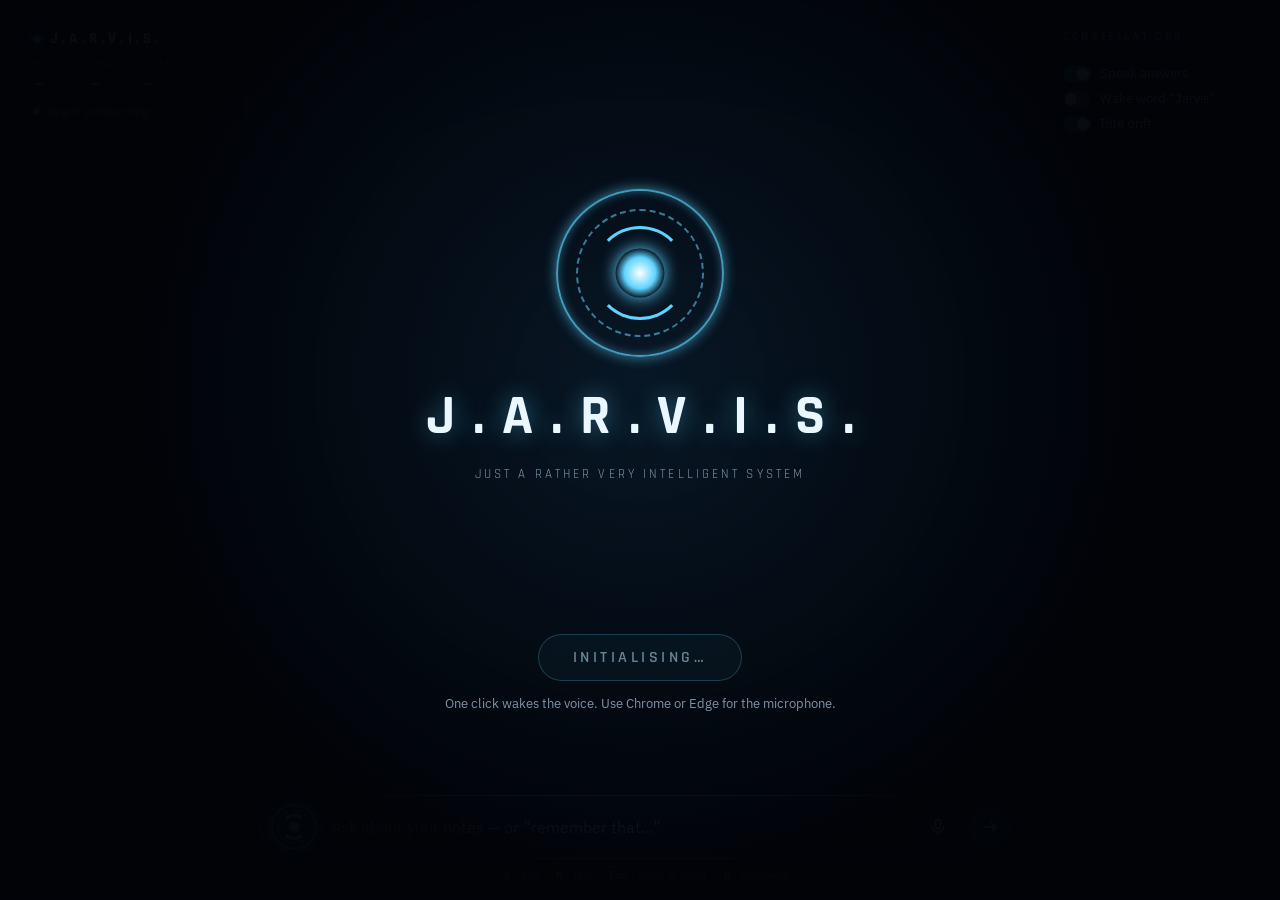
==== JARVIS/viewer/index.html @ e7015046 "Add JARVIS: a talking 3D second brain for markdown notes - 3D knowledge galaxy (3d-force-graph + thr" ====
<!doctype html>
<html lang="en">
<head>
  <meta charset="utf-8">
  <meta name="viewport" content="width=device-width, initial-scale=1">
  <title>J.A.R.V.I.S.</title>
  <link rel="icon" href="data:image/svg+xml,%3Csvg xmlns='http://www.w3.org/2000/svg' viewBox='0 0 32 32'%3E%3Ccircle cx='16' cy='16' r='13' fill='none' stroke='%235fd4ff' stroke-width='3'/%3E%3Ccircle cx='16' cy='16' r='5' fill='%235fd4ff'/%3E%3C/svg%3E">
  <link rel="preconnect" href="https://fonts.googleapis.com">
  <link rel="preconnect" href="https://fonts.gstatic.com" crossorigin>
  <link href="https://fonts.googleapis.com/css2?family=Rajdhani:wght@500;600;700&family=IBM+Plex+Sans:wght@400;500;600&family=JetBrains+Mono:wght@400;500&display=swap" rel="stylesheet">
  <link rel="stylesheet" href="style.css">
  <script type="importmap">
  {
    "imports": {
      "three": "https://esm.sh/three@0.180.0",
      "three/": "https://esm.sh/three@0.180.0/",
      "3d-force-graph": "https://esm.sh/3d-force-graph@1.80.1?external=three"
    }
  }
  </script>
  <script src="graph-data.js"></script>
  <script type="module" src="app.js"></script>
</head>
<body data-state="idle">
  <div id="graph"></div>
  <div id="vignette"></div>

  <!-- Boot screen: also the click that unlocks browser audio -->
  <div id="boot" role="dialog" aria-label="Start JARVIS">
    <div class="reactor reactor--boot" aria-hidden="true">
      <span class="ring ring-1"></span><span class="ring ring-2"></span><span class="ring ring-3"></span><span class="core"></span>
    </div>
    <h1 class="boot-title">J.A.R.V.I.S.</h1>
    <p class="boot-sub">Just A Rather Very Intelligent System</p>
    <ol id="boot-log" aria-live="polite"></ol>
    <button id="engage" type="button" disabled>Initialising…</button>
    <p class="boot-hint">One click wakes the voice. Use Chrome or Edge for the microphone.</p>
  </div>

  <!-- Top-left HUD -->
  <header id="hud">
    <div class="hud-brand"><span class="hud-dot"></span>J.A.R.V.I.S.</div>
    <dl class="hud-stats">
      <div><dt>Notes</dt><dd id="stat-notes">–</dd></div>
      <div><dt>Links</dt><dd id="stat-links">–</dd></div>
      <div><dt>Time</dt><dd id="stat-clock">–</dd></div>
    </dl>
    <div class="hud-brain"><span class="brain-dot" id="brain-dot"></span><span id="stat-brain">Brain: connecting…</span></div>
  </header>

  <!-- Top-right: groups legend + toggles -->
  <aside id="legend" aria-label="Note groups and settings">
    <h2 class="legend-title">Constellations</h2>
    <ul id="legend-groups"></ul>
    <div class="legend-toggles">
      <label class="toggle"><input type="checkbox" id="opt-voice" checked><span></span>Speak answers</label>
      <label class="toggle"><input type="checkbox" id="opt-wake"><span></span>Wake word “Jarvis”</label>
      <label class="toggle"><input type="checkbox" id="opt-drift" checked><span></span>Idle drift</label>
    </div>
  </aside>

  <!-- Note panel -->
  <aside id="panel" aria-label="Note" aria-hidden="true">
    <button class="panel-close" id="panel-close" type="button" aria-label="Close note">
      <svg viewBox="0 0 24 24" width="18" height="18"><path d="M6 6l12 12M18 6L6 18" stroke="currentColor" stroke-width="2" stroke-linecap="round"/></svg>
    </button>
    <div class="panel-group" id="panel-group"></div>
    <h2 class="panel-title" id="panel-title"></h2>
    <div class="panel-path" id="panel-path"></div>
    <div class="panel-body" id="panel-body"></div>
    <h3 class="panel-sub">Connected</h3>
    <div class="panel-links" id="panel-links"></div>
  </aside>

  <!-- Bottom dock -->
  <section id="dock">
    <div id="answer" aria-live="polite">
      <div class="answer-q" id="answer-q"></div>
      <div class="answer-text" id="answer-text"></div>
      <div class="answer-sources" id="answer-sources"></div>
    </div>
    <div id="status"></div>
    <form id="ask" autocomplete="off">
      <div class="reactor reactor--orb" id="orb" aria-hidden="true">
        <span class="ring ring-1"></span><span class="ring ring-2"></span><span class="ring ring-3"></span><span class="core"></span>
      </div>
      <input id="q" type="text" placeholder="Ask about your notes — or “remember that…”" aria-label="Ask JARVIS">
      <button type="button" id="mic" class="icon-btn" aria-label="Talk (M)" title="Talk (M)">
        <svg viewBox="0 0 24 24" width="20" height="20"><rect x="9" y="3" width="6" height="11" rx="3" fill="none" stroke="currentColor" stroke-width="2"/><path d="M5 11a7 7 0 0 0 14 0M12 18v3" fill="none" stroke="currentColor" stroke-width="2" stroke-linecap="round"/></svg>
      </button>
      <button type="submit" class="icon-btn icon-btn--send" aria-label="Send">
        <svg viewBox="0 0 24 24" width="20" height="20"><path d="M4 12h14M13 6l6 6-6 6" fill="none" stroke="currentColor" stroke-width="2" stroke-linecap="round" stroke-linejoin="round"/></svg>
      </button>
    </form>
    <div class="keys"><kbd>/</kbd> ask <kbd>M</kbd> talk <kbd>Esc</kbd> hush &amp; reset <kbd>R</kbd> overview</div>
  </section>

  <div id="toast" role="status"></div>
</body>
</html>
---- JARVIS/viewer/style.css ----
:root {
  --bg: #02040a;
  --glass: rgba(6, 14, 26, 0.66);
  --glass-strong: rgba(6, 14, 26, 0.84);
  --line: rgba(95, 212, 255, 0.18);
  --line-strong: rgba(95, 212, 255, 0.42);
  --cyan: #5fd4ff;
  --cyan-hot: #b9ecff;
  --amber: #ffb547;
  --mint: #6dffb3;
  --text: #d9e7f5;
  --muted: #7f93aa;
  --hud: "Rajdhani", "Segoe UI", sans-serif;
  --body: "IBM Plex Sans", "Segoe UI", sans-serif;
  --mono: "JetBrains Mono", Consolas, monospace;
  --state: var(--cyan);
  --lvl: 0.2;
}

body[data-state="listening"] { --state: var(--mint); }
body[data-state="thinking"]  { --state: var(--amber); }
body[data-state="speaking"]  { --state: var(--cyan-hot); }

* { box-sizing: border-box; }
html, body { margin: 0; height: 100%; overflow: hidden; background: var(--bg); color: var(--text); font-family: var(--body); }
button { font: inherit; color: inherit; }

#graph { position: fixed; inset: 0; }
#vignette {
  position: fixed; inset: 0; pointer-events: none;
  background: radial-gradient(ellipse at center, transparent 55%, rgba(0, 0, 0, 0.55) 100%);
}

/* ------------------------------------------------------------ arc reactor */
.reactor { position: relative; flex: none; border-radius: 50%; }
.reactor .ring, .reactor .core { position: absolute; border-radius: 50%; inset: 0; margin: auto; }
.reactor .ring-1 {
  border: 2px solid color-mix(in srgb, var(--state) 70%, transparent);
  box-shadow: 0 0 calc(8px + 26px * var(--lvl)) color-mix(in srgb, var(--state) 60%, transparent),
              inset 0 0 calc(6px + 16px * var(--lvl)) color-mix(in srgb, var(--state) 40%, transparent);
}
.reactor .ring-2 {
  width: 76%; height: 76%;
  border: 2px dashed color-mix(in srgb, var(--state) 55%, transparent);
  animation: spin 9s linear infinite;
}
.reactor .ring-3 {
  width: 56%; height: 56%;
  border: 3px solid transparent;
  border-top-color: var(--state); border-bottom-color: var(--state);
  animation: spin 3.2s linear infinite reverse;
}
.reactor .core {
  width: 30%; height: 30%;
  background: radial-gradient(circle, #fff 0%, var(--state) 45%, transparent 72%);
  transform: scale(calc(0.85 + 0.65 * var(--lvl)));
  box-shadow: 0 0 calc(10px + 34px * var(--lvl)) var(--state);
}
body[data-state="thinking"] .reactor .ring-3 { animation-duration: 0.9s; }
body[data-state="thinking"] .reactor .ring-2 { animation-duration: 2.4s; }
body[data-state="listening"] .reactor .ring-2 { animation-duration: 4s; }
@keyframes spin { to { transform: rotate(360deg); } }

/* ------------------------------------------------------------ boot */
#boot {
  position: fixed; inset: 0; z-index: 50;
  display: flex; flex-direction: column; align-items: center; justify-content: center; gap: 14px;
  background: radial-gradient(circle at 50% 42%, rgba(20, 60, 90, 0.35), rgba(1, 3, 8, 0.97) 60%);
  transition: opacity 0.9s ease, visibility 0.9s;
  cursor: pointer;
}
#boot.gone { opacity: 0; visibility: hidden; pointer-events: none; }
.reactor--boot { width: 168px; height: 168px; margin-bottom: 10px; }
.boot-title {
  margin: 0; font-family: var(--hud); font-weight: 700; font-size: clamp(34px, 6vw, 56px);
  letter-spacing: 0.32em; padding-left: 0.32em; color: #eaf7ff;
  text-shadow: 0 0 24px rgba(95, 212, 255, 0.45);
}
.boot-sub { margin: 0; font-family: var(--hud); letter-spacing: 0.24em; text-transform: uppercase; font-size: 13px; color: var(--muted); }
#boot-log {
  list-style: none; margin: 14px 0 6px; padding: 0; min-height: 104px; width: min(440px, calc(100vw - 32px));
  font-family: var(--mono); font-size: 12.5px; color: var(--muted);
}
#boot-log li { opacity: 0; transform: translateY(4px); animation: logIn 0.35s ease forwards; padding: 2px 0; }
#boot-log li b { color: var(--cyan); font-weight: 500; }
#boot-log li::before { content: "› "; color: var(--cyan); }
@keyframes logIn { to { opacity: 1; transform: none; } }
#engage {
  font-family: var(--hud); font-weight: 600; font-size: 16px; letter-spacing: 0.22em; text-transform: uppercase;
  padding: 12px 34px; border-radius: 999px; cursor: pointer;
  border: 1px solid var(--line-strong); background: rgba(95, 212, 255, 0.08); color: var(--cyan-hot);
  transition: background 0.2s, box-shadow 0.2s;
}
#engage:not(:disabled):hover { background: rgba(95, 212, 255, 0.18); box-shadow: 0 0 24px rgba(95, 212, 255, 0.35); }
#engage:disabled { opacity: 0.55; cursor: progress; }
.boot-hint { margin: 0; font-size: 12.5px; color: var(--muted); }

/* ------------------------------------------------------------ glass panels */
#hud, #legend, #panel, #answer, #ask {
  background: var(--glass);
  border: 1px solid var(--line);
  backdrop-filter: blur(12px);
  -webkit-backdrop-filter: blur(12px);
}

#hud {
  position: fixed; top: 16px; left: 16px; z-index: 10;
  padding: 12px 16px 12px; border-radius: 14px; min-width: 232px;
}
.hud-brand { font-family: var(--hud); font-weight: 700; letter-spacing: 0.28em; font-size: 15px; color: #eaf7ff; display: flex; align-items: center; gap: 9px; }
.hud-dot { width: 8px; height: 8px; border-radius: 50%; background: var(--state); box-shadow: 0 0 10px var(--state); }
.hud-stats { display: flex; gap: 18px; margin: 10px 0 8px; }
.hud-stats div { display: flex; flex-direction: column; }
.hud-stats dt { font-family: var(--hud); font-size: 11px; letter-spacing: 0.18em; text-transform: uppercase; color: var(--muted); }
.hud-stats dd { margin: 0; font-family: var(--mono); font-size: 18px; color: var(--cyan-hot); font-variant-numeric: tabular-nums; }
.hud-brain { font-size: 12.5px; color: var(--muted); display: flex; align-items: center; gap: 8px; }
.brain-dot { width: 7px; height: 7px; border-radius: 50%; background: var(--muted); }
.brain-dot.on { background: var(--mint); box-shadow: 0 0 8px var(--mint); }
.brain-dot.off { background: var(--amber); box-shadow: 0 0 8px var(--amber); }

#legend {
  position: fixed; top: 16px; right: 16px; z-index: 10;
  padding: 12px 14px; border-radius: 14px; width: 216px;
  max-height: calc(100vh - 32px); overflow-y: auto;
  transition: opacity 0.3s;
}
.legend-title { margin: 0 0 8px; font-family: var(--hud); font-size: 12px; letter-spacing: 0.22em; text-transform: uppercase; color: var(--muted); font-weight: 600; }
#legend-groups { list-style: none; margin: 0; padding: 0; }
#legend-groups button {
  width: 100%; display: flex; align-items: center; gap: 9px; padding: 5px 6px; border: 0; border-radius: 8px;
  background: transparent; cursor: pointer; font-size: 13.5px; text-align: left; text-transform: capitalize;
}
#legend-groups button:hover, #legend-groups button.active { background: rgba(95, 212, 255, 0.09); }
#legend-groups .swatch { width: 10px; height: 10px; border-radius: 50%; flex: none; }
#legend-groups .count { margin-left: auto; font-family: var(--mono); font-size: 11.5px; color: var(--muted); }
.legend-toggles { border-top: 1px solid var(--line); margin-top: 10px; padding-top: 10px; display: grid; gap: 8px; }
.toggle { display: flex; align-items: center; gap: 9px; font-size: 13px; color: var(--text); cursor: pointer; user-select: none; }
.toggle input { position: absolute; opacity: 0; pointer-events: none; }
.toggle span { width: 28px; height: 16px; border-radius: 999px; background: rgba(127, 147, 170, 0.35); position: relative; flex: none; transition: background 0.2s; }
.toggle span::after { content: ""; position: absolute; top: 2px; left: 2px; width: 12px; height: 12px; border-radius: 50%; background: #cfdcea; transition: transform 0.2s; }
.toggle input:checked + span { background: rgba(95, 212, 255, 0.55); }
.toggle input:checked + span::after { transform: translateX(12px); background: #fff; }
.toggle input:focus-visible + span { outline: 2px solid var(--cyan); outline-offset: 2px; }

/* ------------------------------------------------------------ note panel */
#panel {
  position: fixed; top: 16px; right: 16px; bottom: 150px; z-index: 20;
  width: min(380px, calc(100vw - 32px)); border-radius: 16px; padding: 20px 20px 18px;
  overflow-y: auto; background: var(--glass-strong); border-color: var(--line-strong);
  transform: translateX(calc(100% + 24px)); opacity: 0;
  transition: transform 0.45s cubic-bezier(0.2, 0.8, 0.2, 1), opacity 0.35s;
}
#panel.open { transform: none; opacity: 1; }
body.panel-open #legend { opacity: 0; pointer-events: none; }
.panel-close { position: absolute; top: 12px; right: 12px; border: 0; background: transparent; color: var(--muted); cursor: pointer; padding: 6px; border-radius: 8px; }
.panel-close:hover { color: var(--text); background: rgba(255, 255, 255, 0.06); }
.panel-group { display: inline-flex; align-items: center; gap: 7px; font-family: var(--hud); font-size: 12px; letter-spacing: 0.2em; text-transform: uppercase; color: var(--muted); }
.panel-group i { width: 9px; height: 9px; border-radius: 50%; display: inline-block; }
.panel-title { margin: 8px 30px 4px 0; font-family: var(--hud); font-weight: 700; font-size: 26px; line-height: 1.1; color: #f1f8ff; }
.panel-path { font-family: var(--mono); font-size: 11.5px; color: var(--muted); margin-bottom: 14px; word-break: break-all; }
.panel-body { font-size: 14.5px; line-height: 1.62; color: #cbd9e8; }
.panel-body p { margin: 0 0 10px; }
.panel-body .wl, .panel-links button, .answer-sources button {
  border: 1px solid var(--line); background: rgba(95, 212, 255, 0.07); color: var(--cyan-hot);
  border-radius: 6px; padding: 0 6px; cursor: pointer; font-size: 0.95em; line-height: 1.5;
}
.panel-body .wl:hover, .panel-links button:hover, .answer-sources button:hover { border-color: var(--line-strong); background: rgba(95, 212, 255, 0.16); }
.panel-sub { margin: 16px 0 8px; font-family: var(--hud); font-size: 12px; letter-spacing: 0.2em; text-transform: uppercase; color: var(--muted); font-weight: 600; }
.panel-links { display: flex; flex-wrap: wrap; gap: 6px; }
.panel-links button, .answer-sources button { display: inline-flex; align-items: center; gap: 6px; padding: 3px 9px; font-size: 12.5px; }
.panel-links i, .answer-sources i { width: 7px; height: 7px; border-radius: 50%; display: inline-block; }

/* ------------------------------------------------------------ dock */
#dock {
  position: fixed; left: 50%; bottom: 18px; transform: translateX(-50%); z-index: 15;
  width: min(760px, calc(100vw - 32px)); display: flex; flex-direction: column; gap: 8px;
}
/* keep the dock clear of the note panel (380px + 16px margin) when space is tight */
@media (min-width: 761px) and (max-width: 1600px) {
  body.panel-open #dock {
    left: calc((100vw - 396px) / 2);
    width: min(760px, calc(100vw - 396px - 32px));
  }
}
#dock { transition: left 0.45s cubic-bezier(0.2, 0.8, 0.2, 1), width 0.45s cubic-bezier(0.2, 0.8, 0.2, 1); }
#answer {
  border-radius: 14px; padding: 12px 16px; display: none;
  max-height: 34vh; overflow-y: auto;
}
#answer.show { display: block; animation: rise 0.35s ease; }
@keyframes rise { from { opacity: 0; transform: translateY(6px); } }
.answer-q { font-size: 12.5px; color: var(--muted); margin-bottom: 4px; }
.answer-q:empty { display: none; }
.answer-text { font-size: 16.5px; line-height: 1.55; color: #eef6ff; text-wrap: pretty; }
.answer-sources { display: flex; flex-wrap: wrap; gap: 6px; margin-top: 8px; }
.answer-sources:empty { display: none; }
.answer-sources .lead { font-family: var(--hud); font-size: 11.5px; letter-spacing: 0.18em; text-transform: uppercase; color: var(--muted); align-self: center; margin-right: 2px; }
#answer.error .answer-text { color: #ffd9a8; }

#status { min-height: 18px; padding-left: 70px; font-family: var(--mono); font-size: 12.5px; color: var(--state); letter-spacing: 0.04em; }
#ask { display: flex; align-items: center; gap: 10px; padding: 8px 8px 8px 10px; border-radius: 999px; border-color: var(--line-strong); }
#ask:focus-within { box-shadow: 0 0 0 1px var(--line-strong), 0 0 28px rgba(95, 212, 255, 0.16); }
.reactor--orb { width: 46px; height: 46px; }
#q { flex: 1; min-width: 0; border: 0; outline: 0; background: transparent; color: #f1f8ff; font: 400 16px var(--body); padding: 8px 4px; }
#q::placeholder { color: #6d8199; }
.icon-btn {
  width: 42px; height: 42px; flex: none; display: grid; place-items: center; border-radius: 50%;
  border: 1px solid var(--line); background: rgba(95, 212, 255, 0.06); color: var(--cyan-hot); cursor: pointer;
  transition: background 0.2s, border-color 0.2s, box-shadow 0.2s;
}
.icon-btn:hover { background: rgba(95, 212, 255, 0.16); border-color: var(--line-strong); }
.icon-btn:focus-visible, #engage:focus-visible { outline: 2px solid var(--cyan); outline-offset: 2px; }
#mic.live { background: rgba(109, 255, 179, 0.2); border-color: var(--mint); color: var(--mint); box-shadow: 0 0 18px rgba(109, 255, 179, 0.45); }
.icon-btn--send { background: rgba(95, 212, 255, 0.16); }
.keys { text-align: center; font-size: 11.5px; color: #5d7088; }
kbd { font-family: var(--mono); font-size: 10.5px; padding: 1px 5px; border-radius: 4px; border: 1px solid rgba(127, 147, 170, 0.35); color: #9db0c5; margin: 0 2px 0 8px; }

#toast {
  position: fixed; top: 18px; left: 50%; transform: translate(-50%, -12px); z-index: 60;
  padding: 9px 16px; border-radius: 10px; background: var(--glass-strong); border: 1px solid rgba(255, 181, 71, 0.45);
  color: #ffe2b5; font-size: 13.5px; opacity: 0; pointer-events: none; transition: opacity 0.25s, transform 0.25s;
  max-width: calc(100vw - 32px);
}
#toast.show { opacity: 1; transform: translate(-50%, 0); }

/* node tooltip from 3d-force-graph (only used for very large vaults) */
.float-tooltip-kap { font-family: var(--body) !important; font-size: 13px !important; background: var(--glass-strong) !important; border: 1px solid var(--line) !important; border-radius: 8px !important; }

@media (max-width: 760px) {
  #legend { display: none; }
  #hud { min-width: 0; }
  .keys { display: none; }
  /* narrow screens: note panel takes the top, answer card the bottom -- no overlap */
  #panel { bottom: auto; max-height: 42vh; }
  #answer { max-height: 24vh; }
}

@media (prefers-reduced-motion: reduce) {
  .reactor .ring-2, .reactor .ring-3 { animation: none; }
  #panel { transition: opacity 0.2s; }
}
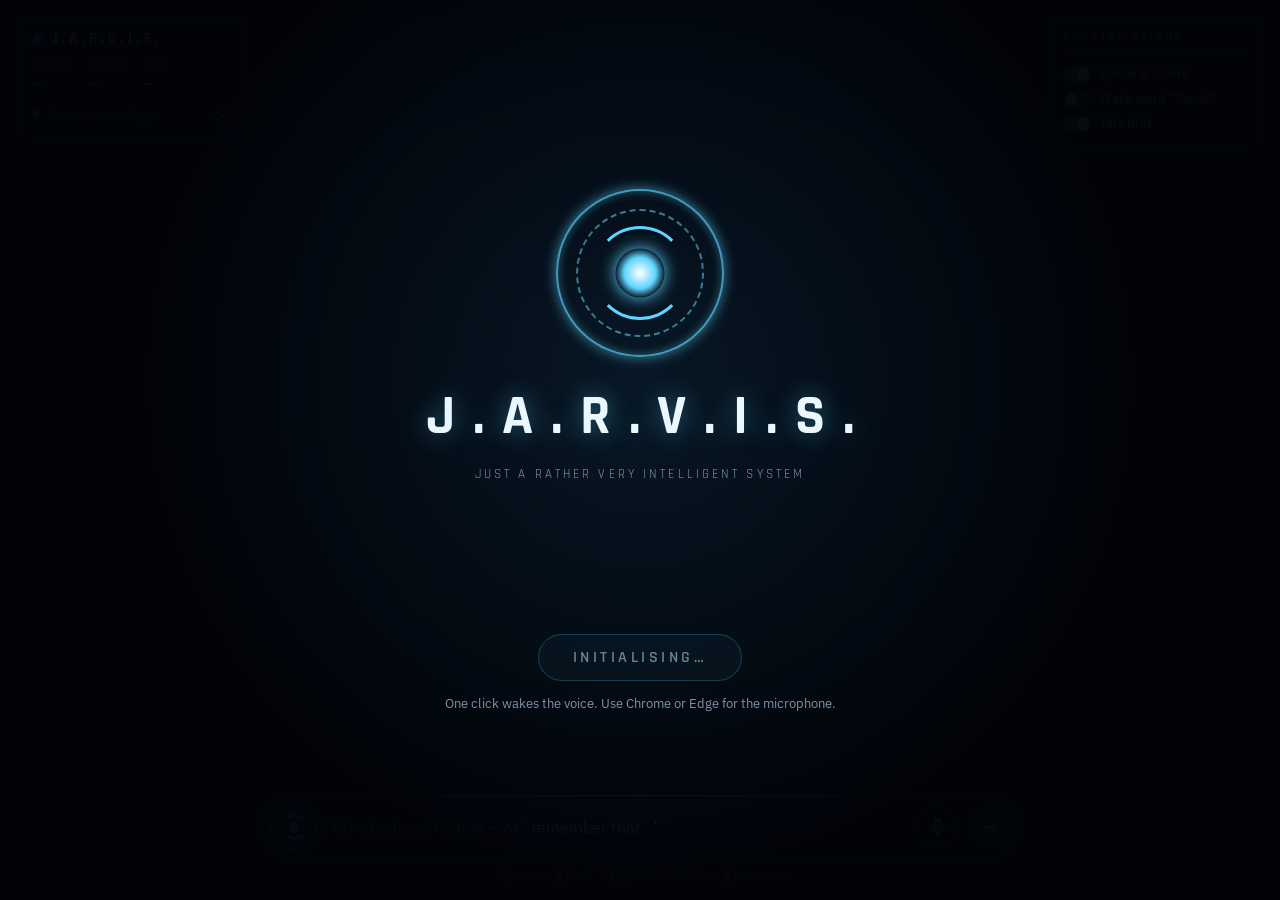
==== commit 0d061d1e: "Host JARVIS: page on GitHub Pages, brain on Render - Pages workflow builds the galaxy and publishes " ====
--- a/JARVIS/viewer/index.html
+++ b/JARVIS/viewer/index.html
@@ -18,6 +18,7 @@
     }
   }
   </script>
+  <script src="config.js"></script>
   <script src="graph-data.js"></script>
   <script type="module" src="app.js"></script>
 </head>
@@ -45,7 +46,12 @@
       <div><dt>Links</dt><dd id="stat-links">–</dd></div>
       <div><dt>Time</dt><dd id="stat-clock">–</dd></div>
     </dl>
-    <div class="hud-brain"><span class="brain-dot" id="brain-dot"></span><span id="stat-brain">Brain: connecting…</span></div>
+    <div class="hud-brain">
+      <span class="brain-dot" id="brain-dot"></span><span id="stat-brain">Brain: connecting…</span>
+      <button type="button" class="hud-link" id="open-connect" title="Connection settings" aria-label="Connection settings">
+        <svg viewBox="0 0 24 24" width="15" height="15"><path d="M10 14a5 5 0 0 0 7 0l3-3a5 5 0 0 0-7-7l-1 1M14 10a5 5 0 0 0-7 0l-3 3a5 5 0 0 0 7 7l1-1" fill="none" stroke="currentColor" stroke-width="2" stroke-linecap="round"/></svg>
+      </button>
+    </div>
   </header>
 
   <!-- Top-right: groups legend + toggles -->
@@ -95,6 +101,27 @@
     <div class="keys"><kbd>/</kbd> ask <kbd>M</kbd> talk <kbd>Esc</kbd> hush &amp; reset <kbd>R</kbd> overview</div>
   </section>
 
+  <!-- Connect dialog: which brain (Render URL) and the passphrase; saved on this device only -->
+  <div id="connect" role="dialog" aria-modal="true" aria-labelledby="connect-title" aria-hidden="true">
+    <form id="connect-form" class="connect-card" autocomplete="off">
+      <h2 id="connect-title">Connect to the brain</h2>
+      <p class="connect-msg" id="connect-msg"></p>
+      <label id="connect-url-row">Brain URL
+        <input id="connect-url" type="url" placeholder="https://jarvis-brain.onrender.com" spellcheck="false">
+      </label>
+      <label>Passphrase
+        <input id="connect-key" type="password" placeholder="JARVIS_ACCESS_KEY from Render" autocomplete="current-password">
+      </label>
+      <p class="connect-note">Saved in this browser only. Use “Forget” on shared computers.</p>
+      <div class="connect-actions">
+        <button type="button" id="connect-forget" class="ghost">Forget</button>
+        <span></span>
+        <button type="button" id="connect-cancel" class="ghost">Cancel</button>
+        <button type="submit" class="primary">Connect</button>
+      </div>
+    </form>
+  </div>
+
   <div id="toast" role="status"></div>
 </body>
 </html>
--- a/JARVIS/viewer/style.css
+++ b/JARVIS/viewer/style.css
@@ -215,6 +215,43 @@
 .keys { text-align: center; font-size: 11.5px; color: #5d7088; }
 kbd { font-family: var(--mono); font-size: 10.5px; padding: 1px 5px; border-radius: 4px; border: 1px solid rgba(127, 147, 170, 0.35); color: #9db0c5; margin: 0 2px 0 8px; }
 
+/* ------------------------------------------------------------ connect dialog */
+.hud-link {
+  margin-left: auto; border: 0; background: transparent; color: var(--muted); cursor: pointer;
+  padding: 3px; border-radius: 6px; display: grid; place-items: center;
+}
+.hud-link:hover { color: var(--cyan-hot); background: rgba(95, 212, 255, 0.1); }
+.hud-link:focus-visible { outline: 2px solid var(--cyan); outline-offset: 2px; }
+#connect {
+  position: fixed; inset: 0; z-index: 70; display: none; place-items: center; padding: 16px;
+  background: rgba(1, 3, 8, 0.72); backdrop-filter: blur(4px); -webkit-backdrop-filter: blur(4px);
+}
+#connect.open { display: grid; }
+.connect-card {
+  width: min(440px, 100%); padding: 22px 22px 18px; border-radius: 16px;
+  background: var(--glass-strong); border: 1px solid var(--line-strong);
+  box-shadow: 0 0 40px rgba(95, 212, 255, 0.12); display: grid; gap: 12px;
+}
+.connect-card h2 { margin: 0; font-family: var(--hud); font-size: 22px; letter-spacing: 0.06em; color: #f1f8ff; }
+.connect-msg { margin: 0; min-height: 1em; font-size: 14px; color: #ffd9a8; }
+.connect-msg:empty { display: none; }
+.connect-card label { display: grid; gap: 6px; font-family: var(--hud); font-size: 12px; letter-spacing: 0.16em; text-transform: uppercase; color: var(--muted); }
+.connect-card label[hidden] { display: none; }
+.connect-card input {
+  font: 400 15px var(--body); color: #f1f8ff; background: rgba(2, 6, 14, 0.8);
+  border: 1px solid var(--line); border-radius: 10px; padding: 10px 12px; outline: 0; letter-spacing: normal; text-transform: none;
+}
+.connect-card input:focus { border-color: var(--line-strong); box-shadow: 0 0 0 3px rgba(95, 212, 255, 0.15); }
+.connect-note { margin: 0; font-size: 12.5px; color: var(--muted); }
+.connect-actions { display: flex; gap: 8px; align-items: center; margin-top: 4px; }
+.connect-actions span { flex: 1; }
+.connect-actions button { font: 600 14px var(--hud); letter-spacing: 0.12em; text-transform: uppercase; padding: 9px 16px; border-radius: 999px; cursor: pointer; }
+.connect-actions .ghost { border: 1px solid var(--line); background: transparent; color: var(--muted); }
+.connect-actions .ghost:hover { color: var(--text); border-color: var(--line-strong); }
+.connect-actions .primary { border: 1px solid var(--line-strong); background: rgba(95, 212, 255, 0.18); color: var(--cyan-hot); }
+.connect-actions .primary:hover { background: rgba(95, 212, 255, 0.28); }
+.connect-actions button:focus-visible { outline: 2px solid var(--cyan); outline-offset: 2px; }
+
 #toast {
   position: fixed; top: 18px; left: 50%; transform: translate(-50%, -12px); z-index: 60;
   padding: 9px 16px; border-radius: 10px; background: var(--glass-strong); border: 1px solid rgba(255, 181, 71, 0.45);
